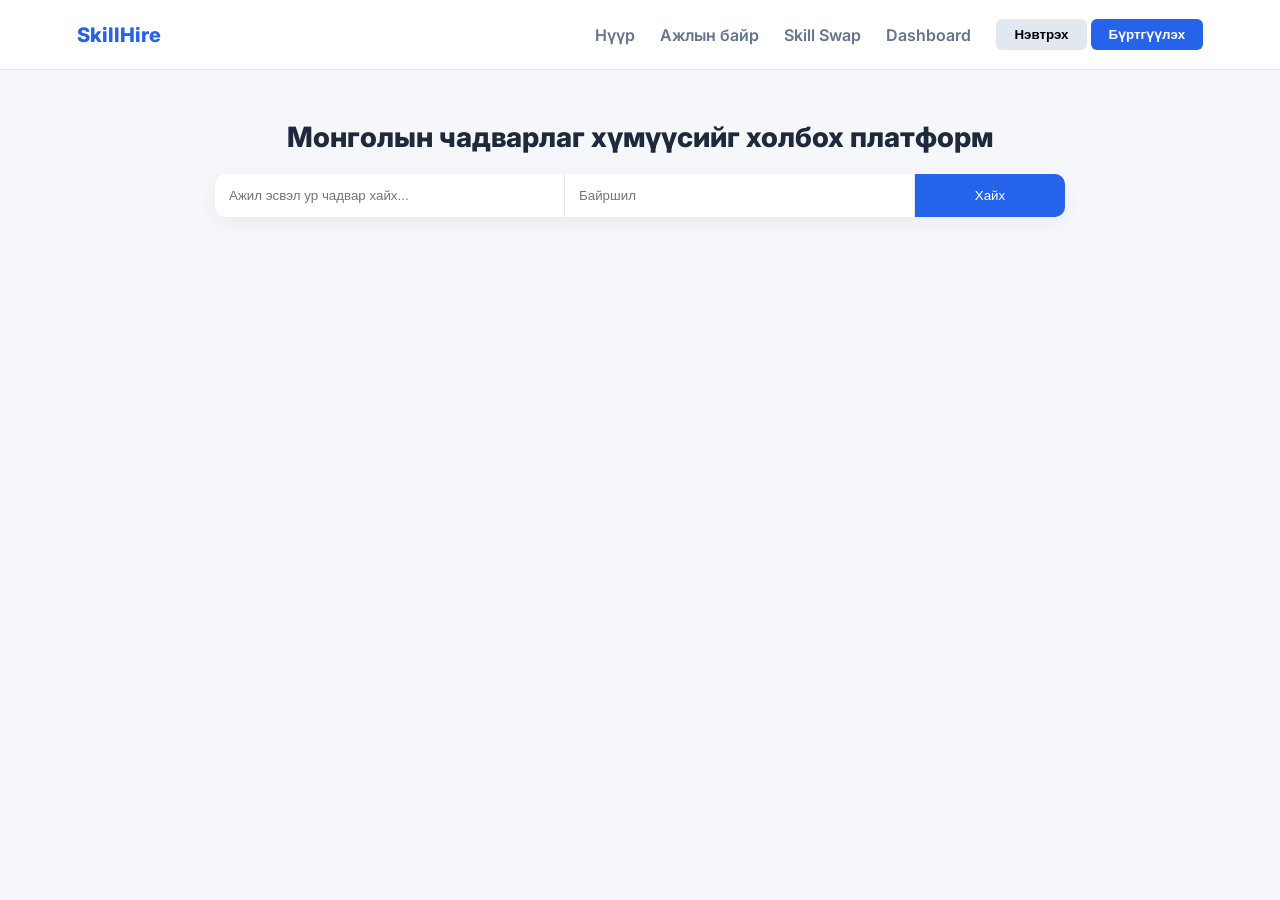
==== Client/public/index.html @ 6ca33816 "Initial commist" ====
<!DOCTYPE html>
<html lang="mn">
<head>
<meta charset="UTF-8">
<meta name="viewport" content="width=device-width, initial-scale=1.0">
<title>SkillHire – Mongolia Talent Platform</title>

<link href="https://fonts.googleapis.com/css2?family=Inter:wght@400;500;600;700;800&display=swap" rel="stylesheet">

<style>
:root{
--primary:#2563eb;
--primary-light:#eef2ff;
--bg:#f5f7fb;
--white:#ffffff;
--text:#1e293b;
--muted:#64748b;
--border:#e2e8f0;
}

*{box-sizing:border-box;margin:0;padding:0}
body{font-family:'Inter',sans-serif;background:var(--bg);color:var(--text)}

header{
background:var(--white);
height:70px;
display:flex;
justify-content:space-between;
align-items:center;
padding:0 6%;
border-bottom:1px solid var(--border);
position:sticky;top:0;z-index:100;
}

.logo{font-weight:800;color:var(--primary);font-size:20px;text-decoration:none}

nav{display:flex;gap:25px;align-items:center}

nav a{font-weight:600;color:var(--muted);cursor:pointer;text-decoration:none}
nav a:hover{color:var(--primary)}

.btn{
padding:8px 18px;
border-radius:6px;
border:none;
cursor:pointer;
font-weight:600;
}

.btn-primary{background:var(--primary);color:white}
.btn-outline{background:#e2e8f0}

.hero{
padding:50px 6%;
text-align:center;
}

.hero h1{
font-size:28px;
margin-bottom:20px;
font-weight:800;
}

.search-box{
max-width:850px;
margin:0 auto;
display:grid;
grid-template-columns:1fr 1fr 150px;
border-radius:10px;
overflow:hidden;
box-shadow:0 6px 20px rgba(0,0,0,.05);
}

.search-box input{
padding:14px;
border:none;
border-right:1px solid var(--border);
}

.search-box button{
background:var(--primary);
color:white;
border:none;
cursor:pointer;
}

.container{
max-width:1200px;
margin:40px auto;
padding:0 20px;
display:grid;
grid-template-columns:420px 1fr;
gap:30px;
}

.job-list{display:flex;flex-direction:column;gap:15px}

.job-card{
background:var(--white);
padding:20px;
border-radius:12px;
border:1px solid var(--border);
cursor:pointer;
transition:.2s;
}

.job-card:hover{transform:translateY(-3px);box-shadow:0 6px 15px rgba(0,0,0,.05)}

.job-card.active{
border:2px solid var(--primary);
background:var(--primary-light);
}

.badge{
font-size:12px;
font-weight:700;
padding:4px 10px;
border-radius:20px;
display:inline-block;
margin-bottom:8px;
}

.badge-paid{background:#dcfce7;color:#166534}
.badge-swap{background:#f3e8ff;color:#6b21a8}

.detail{
background:var(--white);
border-radius:16px;
padding:30px;
border:1px solid var(--border);
}

.detail h2{margin-bottom:10px}
.detail p{margin-bottom:10px;color:var(--muted)}

.detail-actions{margin-top:20px;display:flex;gap:15px}

.section{display:none}
.section.active{display:block}

/* DASHBOARD */
.dashboard-box{
background:var(--white);
padding:30px;
border-radius:16px;
border:1px solid var(--border);
}

/* MODAL */
.modal{
position:fixed;
inset:0;
background:rgba(0,0,0,.5);
display:none;
justify-content:center;
align-items:center;
}

.modal-content{
background:white;
width:360px;
padding:30px;
border-radius:12px;
}

.modal-content h3{margin-bottom:15px}
.modal-content input{
width:100%;
padding:10px;
margin-bottom:12px;
border:1px solid var(--border);
border-radius:6px;
}

.switch{
text-align:center;
font-size:13px;
margin-top:10px;
cursor:pointer;
color:var(--primary);
}

@media(max-width:900px){
.container{grid-template-columns:1fr}
}
</style>
</head>
<body>

<header>
<a class="logo">SkillHire</a>
<nav id="navArea">
<a onclick="showSection('home')">Нүүр</a>
<a onclick="showSection('jobs')">Ажлын байр</a>
<a onclick="showSection('swap')">Skill Swap</a>
<a onclick="showDashboard()">Dashboard</a>
<span id="authButtons">
<button class="btn btn-outline" onclick="openModal('login')">Нэвтрэх</button>
<button class="btn btn-primary" onclick="openModal('register')">Бүртгүүлэх</button>
</span>
</nav>
</header>

<!-- HOME -->
<section id="home" class="section active">
<div class="hero">
<h1>Монголын чадварлаг хүмүүсийг холбох платформ</h1>
<div class="search-box">
<input placeholder="Ажил эсвэл ур чадвар хайх...">
<input placeholder="Байршил">
<button>Хайх</button>
</div>
</div>
</section>

<!-- JOBS -->
<section id="jobs" class="section">
<div class="container">
<div class="job-list" id="jobList"></div>
<div class="detail" id="jobDetail"></div>
</div>
</section>

<!-- SWAP -->
<section id="swap" class="section">
<div style="padding:50px 6%">
<h2>Skill Swap зарууд</h2>
<p style="color:var(--muted);margin-top:10px">Ур чадвараа солилцож хамтдаа хөгжицгөөе.</p>
</div>
</section>

<!-- DASHBOARD -->
<section id="dashboard" class="section">
<div style="padding:50px 6%">
<div class="dashboard-box">
<h2>Миний Dashboard</h2>
<p id="userInfo"></p>
</div>
</div>
</section>

<!-- MODAL -->
<div class="modal" id="authModal">
<div class="modal-content">
<h3 id="modalTitle">Нэвтрэх</h3>
<input type="text" id="nameField" placeholder="Нэр" style="display:none;">
<input type="email" id="emailField" placeholder="Имэйл">
<input type="password" id="passField" placeholder="Нууц үг">
<button class="btn btn-primary" style="width:100%" onclick="submitAuth()">Илгээх</button>
<div class="switch" onclick="switchMode()">Бүртгүүлэх үү?</div>
</div>
</div>

<script>
const jobs=[
{type:"paid",title:"Senior Backend Developer",company:"Unitel Group",desc:"Cloud систем дээр ажиллах туршлагатай backend developer хайж байна."},
{type:"swap",title:"Япон хэл ↔ Motion Design",company:"Хувь хүн",desc:"After Effects заалгаж Япон хэл заана."}
];

const jobList=document.getElementById("jobList");
const jobDetail=document.getElementById("jobDetail");

jobs.forEach((job,i)=>{
const div=document.createElement("div");
div.className="job-card"+(i===0?" active":"");
div.innerHTML=`
<span class="badge ${job.type==="paid"?"badge-paid":"badge-swap"}">${job.type==="paid"?"Цалинтай":"Skill Swap"}</span>
<div><strong>${job.title}</strong></div>
<div style="color:var(--primary);font-size:14px">${job.company}</div>
`;
div.onclick=()=>selectJob(i);
jobList.appendChild(div);
});

function selectJob(i){
document.querySelectorAll(".job-card").forEach(c=>c.classList.remove("active"));
jobList.children[i].classList.add("active");
jobDetail.innerHTML=`
<h2>${jobs[i].title}</h2>
<p><strong>Байгууллага:</strong> ${jobs[i].company}</p>
<p>${jobs[i].desc}</p>
<div class="detail-actions">
<button class="btn btn-primary">Apply</button>
<button class="btn btn-outline">Хадгалах</button>
</div>
`;
}
selectJob(0);

function showSection(id){
document.querySelectorAll(".section").forEach(s=>s.classList.remove("active"));
document.getElementById(id).classList.add("active");
}

let currentUser=null;

function showDashboard(){
if(!currentUser){alert("Эхлээд нэвтэрнэ үү");return;}
showSection("dashboard");
document.getElementById("userInfo").innerText="Тавтай морил, "+currentUser;
}

let mode="login";
function openModal(type){
mode=type;
document.getElementById("authModal").style.display="flex";
updateModal();
}

function switchMode(){
mode=mode==="login"?"register":"login";
updateModal();
}

function updateModal(){
document.getElementById("modalTitle").innerText=mode==="login"?"Нэвтрэх":"Бүртгүүлэх";
document.getElementById("nameField").style.display=mode==="register"?"block":"none";
document.querySelector(".switch").innerText=mode==="login"?"Бүртгүүлэх үү?":"Нэвтрэх үү?";
}

function submitAuth(){
const name=document.getElementById("nameField").value;
const email=document.getElementById("emailField").value;

if(mode==="register"){
currentUser=name||email;
}else{
currentUser=email;
}

document.getElementById("authButtons").innerHTML=`<span style="font-weight:600;color:var(--primary)">${currentUser}</span>`;
document.getElementById("authModal").style.display="none";
alert("Амжилттай!");
}

window.onclick=function(e){
if(e.target.classList.contains("modal")){
e.target.style.display="none";
}
}
</script>

</body>
</html>
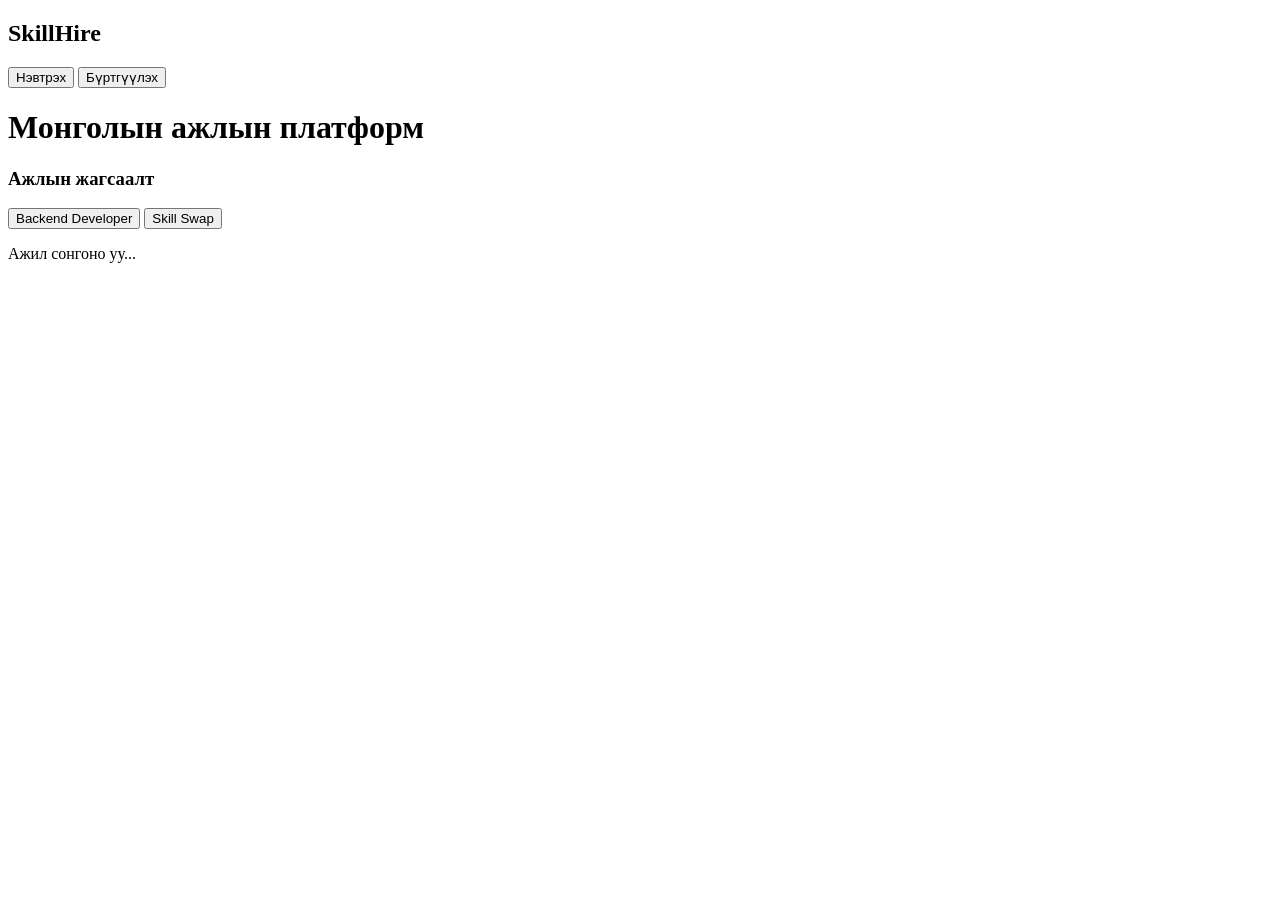
==== commit 87cbd501: "Za yg" ====
--- a/Client/public/index.html
+++ b/Client/public/index.html
@@ -1,344 +1,39 @@
 <!DOCTYPE html>
 <html lang="mn">
 <head>
-<meta charset="UTF-8">
-<meta name="viewport" content="width=device-width, initial-scale=1.0">
-<title>SkillHire – Mongolia Talent Platform</title>
-
-<link href="https://fonts.googleapis.com/css2?family=Inter:wght@400;500;600;700;800&display=swap" rel="stylesheet">
-
-<style>
-:root{
---primary:#2563eb;
---primary-light:#eef2ff;
---bg:#f5f7fb;
---white:#ffffff;
---text:#1e293b;
---muted:#64748b;
---border:#e2e8f0;
-}
-
-*{box-sizing:border-box;margin:0;padding:0}
-body{font-family:'Inter',sans-serif;background:var(--bg);color:var(--text)}
-
-header{
-background:var(--white);
-height:70px;
-display:flex;
-justify-content:space-between;
-align-items:center;
-padding:0 6%;
-border-bottom:1px solid var(--border);
-position:sticky;top:0;z-index:100;
-}
-
-.logo{font-weight:800;color:var(--primary);font-size:20px;text-decoration:none}
-
-nav{display:flex;gap:25px;align-items:center}
-
-nav a{font-weight:600;color:var(--muted);cursor:pointer;text-decoration:none}
-nav a:hover{color:var(--primary)}
-
-.btn{
-padding:8px 18px;
-border-radius:6px;
-border:none;
-cursor:pointer;
-font-weight:600;
-}
-
-.btn-primary{background:var(--primary);color:white}
-.btn-outline{background:#e2e8f0}
-
-.hero{
-padding:50px 6%;
-text-align:center;
-}
-
-.hero h1{
-font-size:28px;
-margin-bottom:20px;
-font-weight:800;
-}
-
-.search-box{
-max-width:850px;
-margin:0 auto;
-display:grid;
-grid-template-columns:1fr 1fr 150px;
-border-radius:10px;
-overflow:hidden;
-box-shadow:0 6px 20px rgba(0,0,0,.05);
-}
-
-.search-box input{
-padding:14px;
-border:none;
-border-right:1px solid var(--border);
-}
-
-.search-box button{
-background:var(--primary);
-color:white;
-border:none;
-cursor:pointer;
-}
-
-.container{
-max-width:1200px;
-margin:40px auto;
-padding:0 20px;
-display:grid;
-grid-template-columns:420px 1fr;
-gap:30px;
-}
-
-.job-list{display:flex;flex-direction:column;gap:15px}
-
-.job-card{
-background:var(--white);
-padding:20px;
-border-radius:12px;
-border:1px solid var(--border);
-cursor:pointer;
-transition:.2s;
-}
-
-.job-card:hover{transform:translateY(-3px);box-shadow:0 6px 15px rgba(0,0,0,.05)}
-
-.job-card.active{
-border:2px solid var(--primary);
-background:var(--primary-light);
-}
-
-.badge{
-font-size:12px;
-font-weight:700;
-padding:4px 10px;
-border-radius:20px;
-display:inline-block;
-margin-bottom:8px;
-}
-
-.badge-paid{background:#dcfce7;color:#166534}
-.badge-swap{background:#f3e8ff;color:#6b21a8}
-
-.detail{
-background:var(--white);
-border-radius:16px;
-padding:30px;
-border:1px solid var(--border);
-}
-
-.detail h2{margin-bottom:10px}
-.detail p{margin-bottom:10px;color:var(--muted)}
-
-.detail-actions{margin-top:20px;display:flex;gap:15px}
-
-.section{display:none}
-.section.active{display:block}
-
-/* DASHBOARD */
-.dashboard-box{
-background:var(--white);
-padding:30px;
-border-radius:16px;
-border:1px solid var(--border);
-}
-
-/* MODAL */
-.modal{
-position:fixed;
-inset:0;
-background:rgba(0,0,0,.5);
-display:none;
-justify-content:center;
-align-items:center;
-}
-
-.modal-content{
-background:white;
-width:360px;
-padding:30px;
-border-radius:12px;
-}
-
-.modal-content h3{margin-bottom:15px}
-.modal-content input{
-width:100%;
-padding:10px;
-margin-bottom:12px;
-border:1px solid var(--border);
-border-radius:6px;
-}
-
-.switch{
-text-align:center;
-font-size:13px;
-margin-top:10px;
-cursor:pointer;
-color:var(--primary);
-}
-
-@media(max-width:900px){
-.container{grid-template-columns:1fr}
-}
-</style>
+    <meta charset="UTF-8">
+    <title>SkillHire</title>
+    <link rel="stylesheet" href="style.css">
 </head>
 <body>
 
-<header>
-<a class="logo">SkillHire</a>
-<nav id="navArea">
-<a onclick="showSection('home')">Нүүр</a>
-<a onclick="showSection('jobs')">Ажлын байр</a>
-<a onclick="showSection('swap')">Skill Swap</a>
-<a onclick="showDashboard()">Dashboard</a>
-<span id="authButtons">
-<button class="btn btn-outline" onclick="openModal('login')">Нэвтрэх</button>
-<button class="btn btn-primary" onclick="openModal('register')">Бүртгүүлэх</button>
-</span>
-</nav>
-</header>
+    <header>
+        <h2>SkillHire</h2>
+        <button onclick="openLogin()">Нэвтрэх</button>
+        <button onclick="openRegister()">Бүртгүүлэх</button>
+    </header>
 
-<!-- HOME -->
-<section id="home" class="section active">
-<div class="hero">
-<h1>Монголын чадварлаг хүмүүсийг холбох платформ</h1>
-<div class="search-box">
-<input placeholder="Ажил эсвэл ур чадвар хайх...">
-<input placeholder="Байршил">
-<button>Хайх</button>
-</div>
-</div>
-</section>
+    <h1>Монголын ажлын платформ</h1>
 
-<!-- JOBS -->
-<section id="jobs" class="section">
-<div class="container">
-<div class="job-list" id="jobList"></div>
-<div class="detail" id="jobDetail"></div>
-</div>
-</section>
+    <div id="jobs">
+        <h3>Ажлын жагсаалт</h3>
+        <button onclick="showJob1()">Backend Developer</button>
+        <button onclick="showJob2()">Skill Swap</button>
+    </div>
 
-<!-- SWAP -->
-<section id="swap" class="section">
-<div style="padding:50px 6%">
-<h2>Skill Swap зарууд</h2>
-<p style="color:var(--muted);margin-top:10px">Ур чадвараа солилцож хамтдаа хөгжицгөөе.</p>
-</div>
-</section>
+    <div id="jobDetail">
+        <p>Ажил сонгоно уу...</p>
+    </div>
 
-<!-- DASHBOARD -->
-<section id="dashboard" class="section">
-<div style="padding:50px 6%">
-<div class="dashboard-box">
-<h2>Миний Dashboard</h2>
-<p id="userInfo"></p>
-</div>
-</div>
-</section>
+    <!-- Login/Register хэсэг -->
+    <div id="authBox" style="display:none;">
+        <h3 id="authTitle">Нэвтрэх</h3>
+        <input type="text" id="name" placeholder="Нэр">
+        <input type="email" id="email" placeholder="Имэйл">
+        <input type="password" id="password" placeholder="Нууц үг">
+        <button onclick="submitForm()">Илгээх</button>
+    </div>
 
-<!-- MODAL -->
-<div class="modal" id="authModal">
-<div class="modal-content">
-<h3 id="modalTitle">Нэвтрэх</h3>
-<input type="text" id="nameField" placeholder="Нэр" style="display:none;">
-<input type="email" id="emailField" placeholder="Имэйл">
-<input type="password" id="passField" placeholder="Нууц үг">
-<button class="btn btn-primary" style="width:100%" onclick="submitAuth()">Илгээх</button>
-<div class="switch" onclick="switchMode()">Бүртгүүлэх үү?</div>
-</div>
-</div>
-
-<script>
-const jobs=[
-{type:"paid",title:"Senior Backend Developer",company:"Unitel Group",desc:"Cloud систем дээр ажиллах туршлагатай backend developer хайж байна."},
-{type:"swap",title:"Япон хэл ↔ Motion Design",company:"Хувь хүн",desc:"After Effects заалгаж Япон хэл заана."}
-];
-
-const jobList=document.getElementById("jobList");
-const jobDetail=document.getElementById("jobDetail");
-
-jobs.forEach((job,i)=>{
-const div=document.createElement("div");
-div.className="job-card"+(i===0?" active":"");
-div.innerHTML=`
-<span class="badge ${job.type==="paid"?"badge-paid":"badge-swap"}">${job.type==="paid"?"Цалинтай":"Skill Swap"}</span>
-<div><strong>${job.title}</strong></div>
-<div style="color:var(--primary);font-size:14px">${job.company}</div>
-`;
-div.onclick=()=>selectJob(i);
-jobList.appendChild(div);
-});
-
-function selectJob(i){
-document.querySelectorAll(".job-card").forEach(c=>c.classList.remove("active"));
-jobList.children[i].classList.add("active");
-jobDetail.innerHTML=`
-<h2>${jobs[i].title}</h2>
-<p><strong>Байгууллага:</strong> ${jobs[i].company}</p>
-<p>${jobs[i].desc}</p>
-<div class="detail-actions">
-<button class="btn btn-primary">Apply</button>
-<button class="btn btn-outline">Хадгалах</button>
-</div>
-`;
-}
-selectJob(0);
-
-function showSection(id){
-document.querySelectorAll(".section").forEach(s=>s.classList.remove("active"));
-document.getElementById(id).classList.add("active");
-}
-
-let currentUser=null;
-
-function showDashboard(){
-if(!currentUser){alert("Эхлээд нэвтэрнэ үү");return;}
-showSection("dashboard");
-document.getElementById("userInfo").innerText="Тавтай морил, "+currentUser;
-}
-
-let mode="login";
-function openModal(type){
-mode=type;
-document.getElementById("authModal").style.display="flex";
-updateModal();
-}
-
-function switchMode(){
-mode=mode==="login"?"register":"login";
-updateModal();
-}
-
-function updateModal(){
-document.getElementById("modalTitle").innerText=mode==="login"?"Нэвтрэх":"Бүртгүүлэх";
-document.getElementById("nameField").style.display=mode==="register"?"block":"none";
-document.querySelector(".switch").innerText=mode==="login"?"Бүртгүүлэх үү?":"Нэвтрэх үү?";
-}
-
-function submitAuth(){
-const name=document.getElementById("nameField").value;
-const email=document.getElementById("emailField").value;
-
-if(mode==="register"){
-currentUser=name||email;
-}else{
-currentUser=email;
-}
-
-document.getElementById("authButtons").innerHTML=`<span style="font-weight:600;color:var(--primary)">${currentUser}</span>`;
-document.getElementById("authModal").style.display="none";
-alert("Амжилттай!");
-}
-
-window.onclick=function(e){
-if(e.target.classList.contains("modal")){
-e.target.style.display="none";
-}
-}
-</script>
-
+    <script src="script.js"></script>
 </body>
 </html>
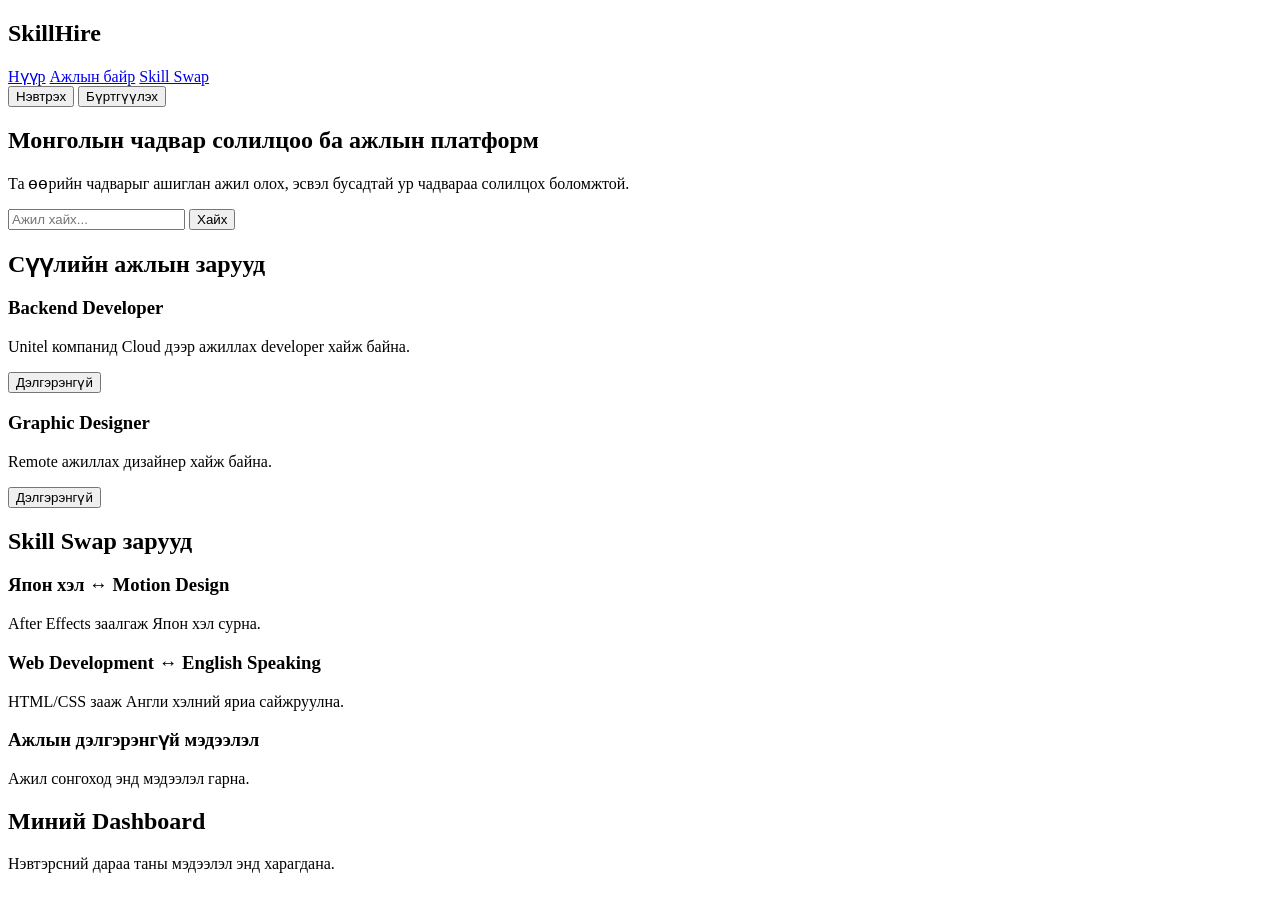
==== commit ae22ceb2: "Update index.html with new title and sections" ====
--- a/Client/public/index.html
+++ b/Client/public/index.html
@@ -2,38 +2,109 @@
 <html lang="mn">
 <head>
     <meta charset="UTF-8">
-    <title>SkillHire</title>
+    <title>SkillHire - Mongolia Talent Platform</title>
     <link rel="stylesheet" href="style.css">
 </head>
 <body>
 
+    <!-- HEADER -->
     <header>
-        <h2>SkillHire</h2>
-        <button onclick="openLogin()">Нэвтрэх</button>
-        <button onclick="openRegister()">Бүртгүүлэх</button>
+        <div>
+            <h2>SkillHire</h2>
+        </div>
+
+        <nav>
+            <a href="#">Нүүр</a>
+            <a href="#">Ажлын байр</a>
+            <a href="#">Skill Swap</a>
+        </nav>
+
+        <div>
+            <button onclick="openLogin()">Нэвтрэх</button>
+            <button onclick="openRegister()">Бүртгүүлэх</button>
+        </div>
     </header>
 
-    <h1>Монголын ажлын платформ</h1>
 
-    <div id="jobs">
-        <h3>Ажлын жагсаалт</h3>
-        <button onclick="showJob1()">Backend Developer</button>
-        <button onclick="showJob2()">Skill Swap</button>
-    </div>
+    <!-- HERO SECTION -->
+    <section>
+        <h1>Монголын чадвар солилцоо ба ажлын платформ</h1>
+        <p>
+            Та өөрийн чадварыг ашиглан ажил олох,
+            эсвэл бусадтай ур чадвараа солилцох боломжтой.
+        </p>
 
-    <div id="jobDetail">
-        <p>Ажил сонгоно уу...</p>
-    </div>
+        <input type="text" placeholder="Ажил хайх...">
+        <button>Хайх</button>
+    </section>
 
-    <!-- Login/Register хэсэг -->
-    <div id="authBox" style="display:none;">
+
+    <!-- JOB LIST SECTION -->
+    <section>
+        <h2>Сүүлийн ажлын зарууд</h2>
+
+        <div>
+            <h3>Backend Developer</h3>
+            <p>Unitel компанид Cloud дээр ажиллах developer хайж байна.</p>
+            <button onclick="showJob1()">Дэлгэрэнгүй</button>
+        </div>
+
+        <div>
+            <h3>Graphic Designer</h3>
+            <p>Remote ажиллах дизайнер хайж байна.</p>
+            <button onclick="showJob2()">Дэлгэрэнгүй</button>
+        </div>
+    </section>
+
+
+    <!-- SKILL SWAP SECTION -->
+    <section>
+        <h2>Skill Swap зарууд</h2>
+
+        <div>
+            <h3>Япон хэл ↔ Motion Design</h3>
+            <p>After Effects заалгаж Япон хэл сурна.</p>
+        </div>
+
+        <div>
+            <h3>Web Development ↔ English Speaking</h3>
+            <p>HTML/CSS зааж Англи хэлний яриа сайжруулна.</p>
+        </div>
+    </section>
+
+
+    <!-- JOB DETAIL -->
+    <section id="jobDetail">
+        <h3>Ажлын дэлгэрэнгүй мэдээлэл</h3>
+        <p>Ажил сонгоход энд мэдээлэл гарна.</p>
+    </section>
+
+
+    <!-- DASHBOARD -->
+    <section id="dashboard">
+        <h2>Миний Dashboard</h2>
+        <p>Нэвтэрсний дараа таны мэдээлэл энд харагдана.</p>
+    </section>
+
+
+    <!-- LOGIN / REGISTER FORM -->
+    <section id="authBox" style="display:none;">
         <h3 id="authTitle">Нэвтрэх</h3>
-        <input type="text" id="name" placeholder="Нэр">
-        <input type="email" id="email" placeholder="Имэйл">
-        <input type="password" id="password" placeholder="Нууц үг">
+
+        <label>Нэр:</label>
+        <input type="text" id="name">
+
+        <label>Имэйл:</label>
+        <input type="email" id="email">
+
+        <label>Нууц үг:</label>
+        <input type="password" id="password">
+
         <button onclick="submitForm()">Илгээх</button>
-    </div>
+    </section>
+
 
     <script src="script.js"></script>
+
 </body>
-</html>+</html>
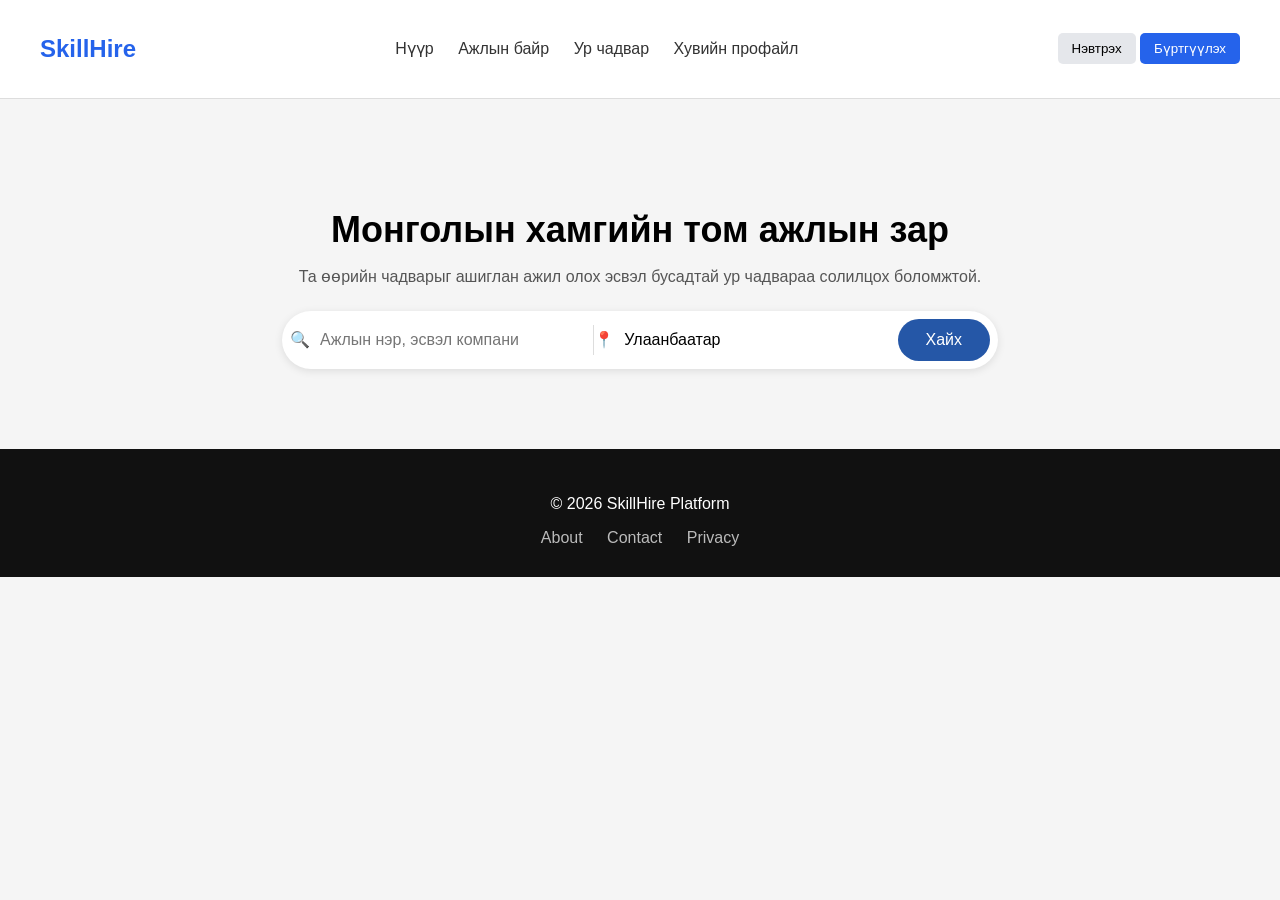
==== commit be68cc12: "1r daalgavriin hureend" ====
--- a/Client/public/index.html
+++ b/Client/public/index.html
@@ -2,109 +2,76 @@
 <html lang="mn">
 <head>
     <meta charset="UTF-8">
-    <title>SkillHire - Mongolia Talent Platform</title>
+    <title>SkillHire</title>
     <link rel="stylesheet" href="style.css">
 </head>
 <body>
 
-    <!-- HEADER -->
-    <header>
-        <div>
-            <h2>SkillHire</h2>
-        </div>
+<!-- HEADER -->
+<header class="header">
 
-        <nav>
-            <a href="#">Нүүр</a>
-            <a href="#">Ажлын байр</a>
-            <a href="#">Skill Swap</a>
-        </nav>
+    <div class="logo">
+        <h2>SkillHire</h2>
+    </div>
 
-        <div>
-            <button onclick="openLogin()">Нэвтрэх</button>
-            <button onclick="openRegister()">Бүртгүүлэх</button>
-        </div>
-    </header>
+    <nav class="navbar">
+        <a href="#">Нүүр</a>
+        <a href="#">Ажлын байр</a>
+        <a href="#">Ур чадвар</a>
+        <a href="#">Хувийн профайл</a>
+    </nav>
+
+    <div class="header-buttons">
+        <button class="login-btn">Нэвтрэх</button>
+        <button class="register-btn">Бүртгүүлэх</button>
+    </div>
+
+</header>
 
 
-    <!-- HERO SECTION -->
-    <section>
-        <h1>Монголын чадвар солилцоо ба ажлын платформ</h1>
-        <p>
-            Та өөрийн чадварыг ашиглан ажил олох,
-            эсвэл бусадтай ур чадвараа солилцох боломжтой.
-        </p>
+<!-- HERO SECTION -->
+<section class="hero">
 
-        <input type="text" placeholder="Ажил хайх...">
-        <button>Хайх</button>
-    </section>
+    <h1>Монголын хамгийн том ажлын зар</h1>
+
+    <p>
+        Та өөрийн чадварыг ашиглан ажил олох
+        эсвэл бусадтай ур чадвараа солилцох боломжтой.
+    </p>
+
+  <div class="search-box">
+
+    <div class="search-input">
+        🔍
+        <input type="text" placeholder="Ажлын нэр, эсвэл компани">
+    </div>
+
+    <div class="divider"></div>
+
+    <div class="search-input">
+        📍
+        <input type="text" placeholder="Хот, аймаг" value="Улаанбаатар">
+    </div>
+
+    <button class="search-btn">Хайх</button>
+
+</div>
+
+</section>
 
 
-    <!-- JOB LIST SECTION -->
-    <section>
-        <h2>Сүүлийн ажлын зарууд</h2>
+<!-- FOOTER -->
+<footer class="footer">
 
-        <div>
-            <h3>Backend Developer</h3>
-            <p>Unitel компанид Cloud дээр ажиллах developer хайж байна.</p>
-            <button onclick="showJob1()">Дэлгэрэнгүй</button>
-        </div>
+    <p>© 2026 SkillHire Platform</p>
 
-        <div>
-            <h3>Graphic Designer</h3>
-            <p>Remote ажиллах дизайнер хайж байна.</p>
-            <button onclick="showJob2()">Дэлгэрэнгүй</button>
-        </div>
-    </section>
+    <div class="footer-links">
+        <a href="#">About</a>
+        <a href="#">Contact</a>
+        <a href="#">Privacy</a>
+    </div>
 
-
-    <!-- SKILL SWAP SECTION -->
-    <section>
-        <h2>Skill Swap зарууд</h2>
-
-        <div>
-            <h3>Япон хэл ↔ Motion Design</h3>
-            <p>After Effects заалгаж Япон хэл сурна.</p>
-        </div>
-
-        <div>
-            <h3>Web Development ↔ English Speaking</h3>
-            <p>HTML/CSS зааж Англи хэлний яриа сайжруулна.</p>
-        </div>
-    </section>
-
-
-    <!-- JOB DETAIL -->
-    <section id="jobDetail">
-        <h3>Ажлын дэлгэрэнгүй мэдээлэл</h3>
-        <p>Ажил сонгоход энд мэдээлэл гарна.</p>
-    </section>
-
-
-    <!-- DASHBOARD -->
-    <section id="dashboard">
-        <h2>Миний Dashboard</h2>
-        <p>Нэвтэрсний дараа таны мэдээлэл энд харагдана.</p>
-    </section>
-
-
-    <!-- LOGIN / REGISTER FORM -->
-    <section id="authBox" style="display:none;">
-        <h3 id="authTitle">Нэвтрэх</h3>
-
-        <label>Нэр:</label>
-        <input type="text" id="name">
-
-        <label>Имэйл:</label>
-        <input type="email" id="email">
-
-        <label>Нууц үг:</label>
-        <input type="password" id="password">
-
-        <button onclick="submitForm()">Илгээх</button>
-    </section>
-
-
-    <script src="script.js"></script>
+</footer>
 
 </body>
-</html>
+</html>
--- a/Client/public/style.css
+++ b/Client/public/style.css
@@ -0,0 +1,147 @@
+body{
+    margin:0;
+    font-family: Arial, sans-serif;
+    background-color:#f5f5f5;
+}
+
+
+.header{
+    display:flex;
+    justify-content:space-between;
+    align-items:center;
+    background-color:white;
+    padding:15px 40px;
+    border-bottom:1px solid #ddd;
+}
+
+.logo h2{
+    color:#2563eb;
+}
+
+.navbar a{
+    margin:0 10px;
+    text-decoration:none;
+    color:#333;
+}
+
+.navbar a:hover{
+    color:#2563eb;
+}
+
+
+
+button{
+    padding:8px 14px;
+    border:none;
+    border-radius:5px;
+    cursor:pointer;
+}
+
+.login-btn{
+    background-color:#e5e7eb;
+}
+
+.register-btn{
+    background-color:#2563eb;
+    color:white;
+}
+
+
+.hero{
+    text-align:center;
+    padding:80px 20px;
+}
+
+.hero h1{
+    font-size:36px;
+    margin-bottom:10px;
+}
+
+.hero p{
+    color:#555;
+    margin-bottom:25px;
+}
+
+.search-box{
+    display:flex;
+    align-items:center;
+    background:white;
+    border-radius:40px;
+    padding:8px;
+    width:700px;
+    margin:auto;
+    box-shadow:0 2px 8px rgba(0,0,0,0.1);
+}
+
+.search-input{
+    display:flex;
+    align-items:center;
+    gap:8px;
+    flex:1;
+}
+
+.search-input input{
+    border:none;
+    outline:none;
+    font-size:16px;
+    width:100%;
+}
+
+.divider{
+    width:1px;
+    height:30px;
+    background:#ddd;
+}
+
+.search-btn{
+    background:#2557a7;
+    color:white;
+    border:none;
+    padding:12px 28px;
+    border-radius:30px;
+    font-size:16px;
+    cursor:pointer;
+}
+
+.search-btn:hover{
+    background:#1e4fa0;
+}
+
+
+
+.footer{
+    background-color:#111;
+    color:white;
+    text-align:center;
+    padding:30px;
+}
+
+.footer-links a{
+    color:#bbb;
+    margin:0 10px;
+    text-decoration:none;
+}
+
+.footer-links a:hover{
+    color:white;
+}
+
+
+
+@media (max-width:768px){
+
+    .header{
+        flex-direction:column;
+        gap:10px;
+    }
+
+    .navbar{
+        display:flex;
+        gap:10px;
+    }
+
+    .hero h1{
+        font-size:28px;
+    }
+
+}
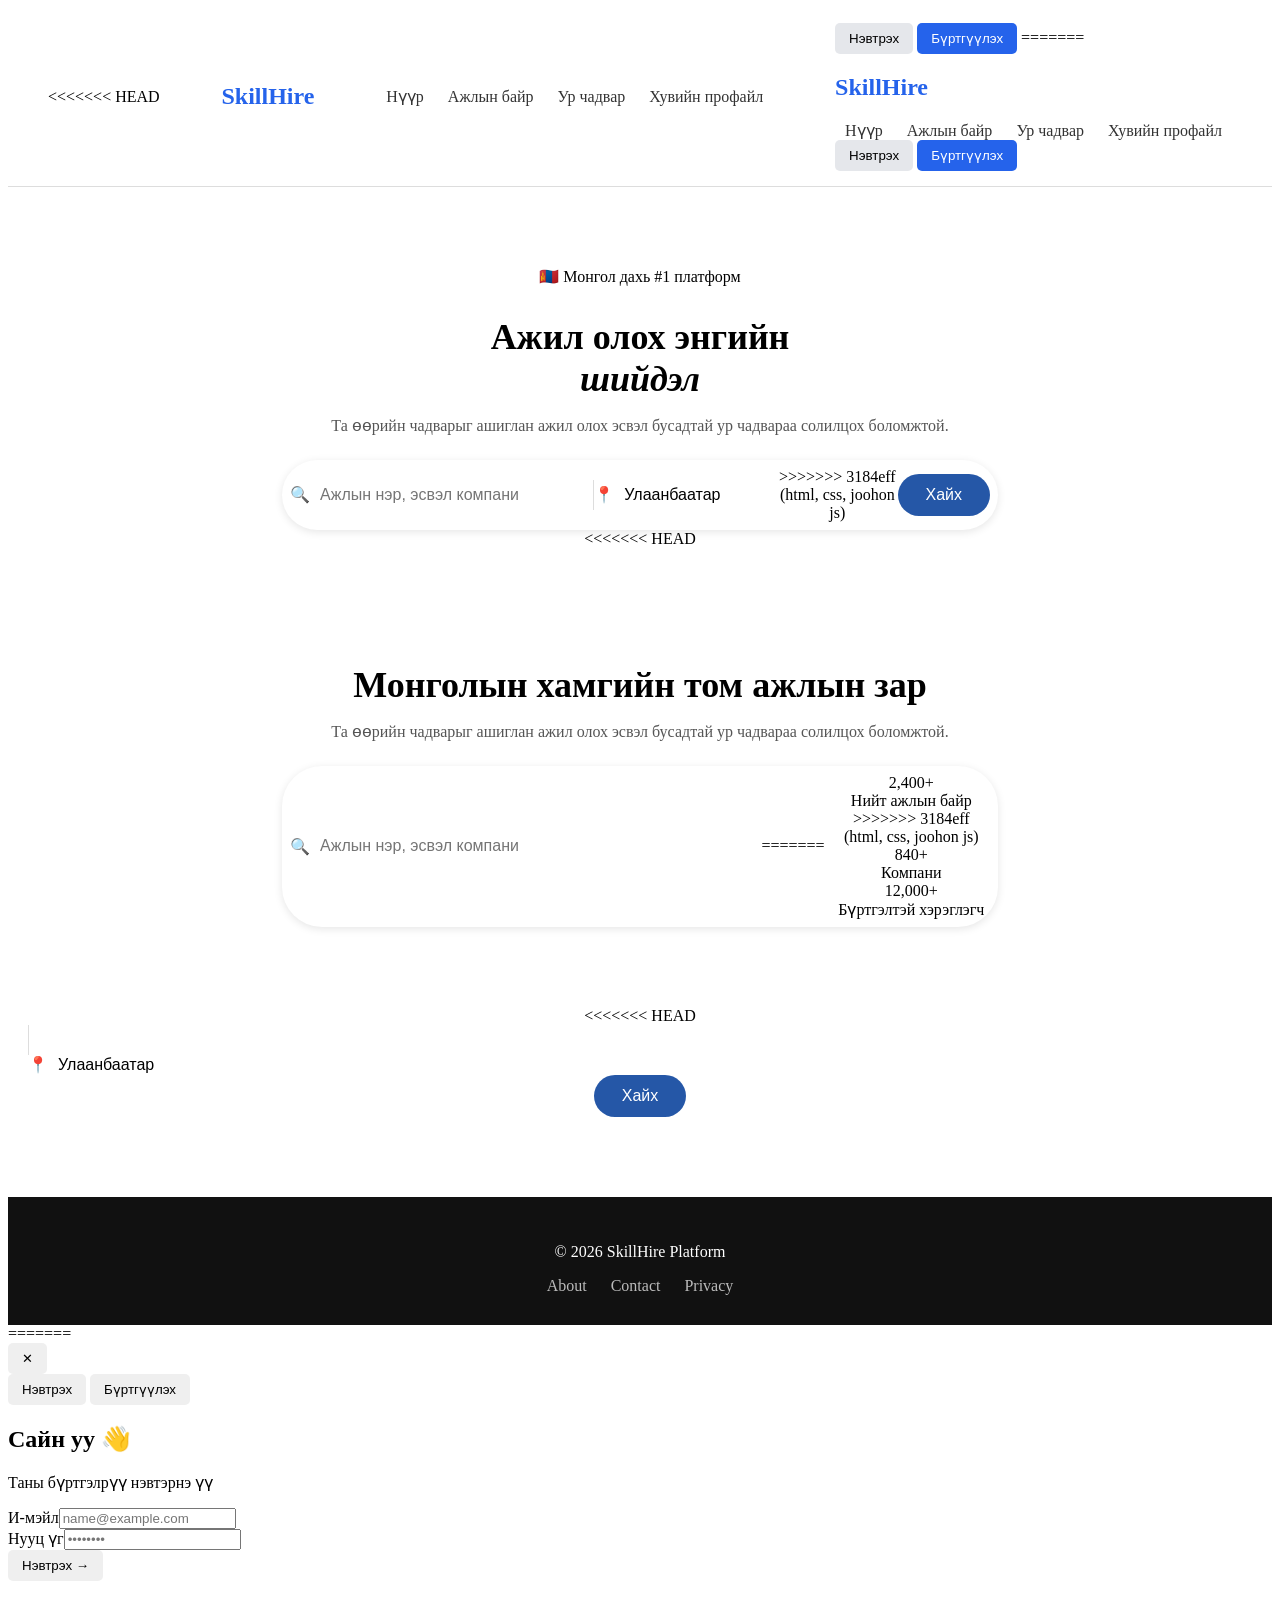
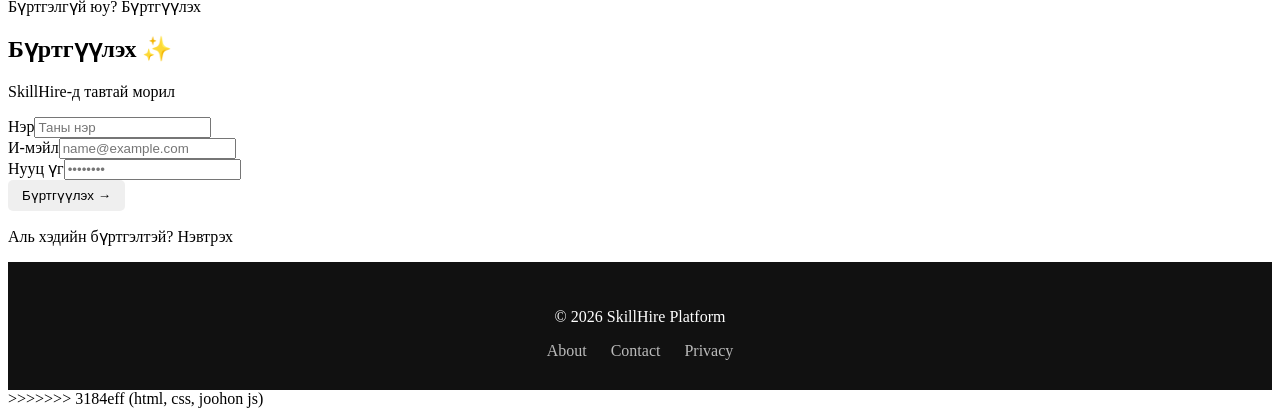
==== commit 36c29470: "shinee" ====
--- a/Client/public/index.html
+++ b/Client/public/index.html
@@ -1,14 +1,16 @@
 <!DOCTYPE html>
 <html lang="mn">
 <head>
-    <meta charset="UTF-8">
-    <title>SkillHire</title>
-    <link rel="stylesheet" href="style.css">
+  <meta charset="UTF-8">
+  <meta name="viewport" content="width=device-width, initial-scale=1.0">
+  <title>SkillHire – Нүүр</title>
+  <link rel="stylesheet" href="style.css">
 </head>
 <body>
 
 <!-- HEADER -->
 <header class="header">
+<<<<<<< HEAD
 
     <div class="logo">
         <h2>SkillHire</h2>
@@ -24,8 +26,43 @@
     <div class="header-buttons">
         <button class="login-btn">Нэвтрэх</button>
         <button class="register-btn">Бүртгүүлэх</button>
+=======
+  <div class="logo"><h2>Skill<span>Hire</span></h2></div>
+  <nav class="navbar">
+    <a href="index.html">Нүүр</a>
+    <a href="jobs.html">Ажлын байр</a>
+    <a href="skills.html">Ур чадвар</a>
+    <a href="profile.html">Хувийн профайл</a>
+  </nav>
+  <div class="header-buttons">
+    <button class="login-btn">Нэвтрэх</button>
+    <button class="register-btn">Бүртгүүлэх</button>
+  </div>
+</header>
+
+<!-- HERO -->
+<section class="hero">
+  <div class="hero-badge">🇲🇳 Монгол дахь #1 платформ</div>
+
+  <h1>Ажил олох энгийн<br><em>шийдэл</em></h1>
+
+  <p>Та өөрийн чадварыг ашиглан ажил олох эсвэл бусадтай ур чадвараа солилцох боломжтой.</p>
+
+  <div class="search-box">
+    <div class="search-input">
+      🔍
+      <input type="text" placeholder="Ажлын нэр, эсвэл компани">
     </div>
+    <div class="divider"></div>
+    <div class="search-input">
+      📍
+      <input type="text" placeholder="Хот, аймаг" value="Улаанбаатар">
+>>>>>>> 3184eff (html, css, joohon js)
+    </div>
+    <button class="search-btn">Хайх</button>
+  </div>
 
+<<<<<<< HEAD
 </header>
 
 
@@ -44,8 +81,25 @@
     <div class="search-input">
         🔍
         <input type="text" placeholder="Ажлын нэр, эсвэл компани">
+=======
+  <div class="hero-stats">
+    <div class="stat">
+      <div class="stat-num">2,400+</div>
+      <div class="stat-label">Нийт ажлын байр</div>
+>>>>>>> 3184eff (html, css, joohon js)
     </div>
+    <div class="stat">
+      <div class="stat-num">840+</div>
+      <div class="stat-label">Компани</div>
+    </div>
+    <div class="stat">
+      <div class="stat-num">12,000+</div>
+      <div class="stat-label">Бүртгэлтэй хэрэглэгч</div>
+    </div>
+  </div>
+</section>
 
+<<<<<<< HEAD
     <div class="divider"></div>
 
     <div class="search-input">
@@ -73,5 +127,46 @@
 
 </footer>
 
+=======
+<!-- MODAL -->
+<div class="modal-overlay" id="modalOverlay">
+  <div class="modal">
+    <button class="modal-close" id="modalClose">✕</button>
+    <div class="modal-tabs">
+      <button class="modal-tab active" data-tab="login">Нэвтрэх</button>
+      <button class="modal-tab" data-tab="register">Бүртгүүлэх</button>
+    </div>
+    <div class="tab-panel active" id="loginPanel">
+      <h2>Сайн уу 👋</h2>
+      <p class="modal-sub">Таны бүртгэлрүү нэвтэрнэ үү</p>
+      <div class="form-group"><label>И-мэйл</label><input type="email" placeholder="name@example.com"></div>
+      <div class="form-group"><label>Нууц үг</label><input type="password" placeholder="••••••••"></div>
+      <button class="modal-btn">Нэвтрэх →</button>
+      <p class="modal-footer-text">Бүртгэлгүй юу? <a data-open-tab="register">Бүртгүүлэх</a></p>
+    </div>
+    <div class="tab-panel" id="registerPanel">
+      <h2>Бүртгүүлэх ✨</h2>
+      <p class="modal-sub">SkillHire-д тавтай морил</p>
+      <div class="form-group"><label>Нэр</label><input type="text" placeholder="Таны нэр"></div>
+      <div class="form-group"><label>И-мэйл</label><input type="email" placeholder="name@example.com"></div>
+      <div class="form-group"><label>Нууц үг</label><input type="password" placeholder="••••••••"></div>
+      <button class="modal-btn">Бүртгүүлэх →</button>
+      <p class="modal-footer-text">Аль хэдийн бүртгэлтэй? <a data-open-tab="login">Нэвтрэх</a></p>
+    </div>
+  </div>
+</div>
+
+<!-- FOOTER -->
+<footer class="footer">
+  <p>© 2026 SkillHire Platform</p>
+  <div class="footer-links">
+    <a href="#">About</a>
+    <a href="#">Contact</a>
+    <a href="#">Privacy</a>
+  </div>
+</footer>
+
+<script src="main.js"></script>
+>>>>>>> 3184eff (html, css, joohon js)
 </body>
 </html>
--- a/Client/public/style.css
+++ b/Client/public/style.css
@@ -1,3 +1,4 @@
+<<<<<<< HEAD
 body{
     margin:0;
     font-family: Arial, sans-serif;
@@ -144,4 +145,693 @@
         font-size:28px;
     }
 
+=======
+@import url('https://fonts.googleapis.com/css2?family=Sora:wght@300;400;500;600;700;800&family=DM+Sans:ital,wght@0,300;0,400;0,500;1,300&display=swap');
+
+*, *::before, *::after { box-sizing: border-box; margin: 0; padding: 0; }
+
+:root {
+  --ink: #0f0f14;
+  --ink-soft: #3a3a4a;
+  --ink-mute: #7a7a8c;
+  --surface: #f7f6f3;
+  --white: #ffffff;
+  --accent: #e8420a;
+  --accent-warm: #ff6b3d;
+  --accent-pale: #fff1ec;
+  --gold: #f5a623;
+  --border: #e2e0db;
+  --shadow-sm: 0 1px 4px rgba(0,0,0,0.07);
+  --shadow-md: 0 4px 20px rgba(0,0,0,0.10);
+  --shadow-lg: 0 12px 48px rgba(0,0,0,0.14);
+  --radius: 12px;
+  --radius-lg: 20px;
+  --font-head: 'Sora', sans-serif;
+  --font-body: 'DM Sans', sans-serif;
+}
+
+html { scroll-behavior: smooth; }
+
+body {
+  font-family: var(--font-body);
+  background: var(--surface);
+  color: var(--ink);
+  min-height: 100vh;
+  display: flex;
+  flex-direction: column;
+}
+
+/* ─── HEADER ─── */
+.header {
+  position: sticky;
+  top: 0;
+  z-index: 100;
+  background: rgba(247,246,243,0.92);
+  backdrop-filter: blur(12px);
+  border-bottom: 1px solid var(--border);
+  display: flex;
+  align-items: center;
+  justify-content: space-between;
+  padding: 0 2.5rem;
+  height: 64px;
+  gap: 2rem;
+}
+
+.logo h2 {
+  font-family: var(--font-head);
+  font-size: 1.45rem;
+  font-weight: 800;
+  letter-spacing: -0.04em;
+  color: var(--ink);
+}
+.logo h2 span { color: var(--accent); }
+
+.navbar { display: flex; align-items: center; gap: 0.25rem; }
+.navbar a {
+  font-family: var(--font-body);
+  font-size: 0.875rem;
+  font-weight: 500;
+  color: var(--ink-soft);
+  text-decoration: none;
+  padding: 0.45rem 0.9rem;
+  border-radius: 8px;
+  transition: background 0.18s, color 0.18s;
+}
+.navbar a:hover, .navbar a.active {
+  background: var(--white);
+  color: var(--ink);
+  box-shadow: var(--shadow-sm);
+}
+
+.header-buttons { display: flex; gap: 0.6rem; align-items: center; }
+
+.login-btn {
+  background: transparent;
+  border: 1.5px solid var(--border);
+  color: var(--ink);
+  font-family: var(--font-body);
+  font-size: 0.875rem;
+  font-weight: 500;
+  padding: 0.45rem 1.1rem;
+  border-radius: 8px;
+  cursor: pointer;
+  transition: border-color 0.18s, background 0.18s;
+}
+.login-btn:hover { border-color: var(--ink); background: var(--white); }
+
+.register-btn {
+  background: var(--accent);
+  border: none;
+  color: #fff;
+  font-family: var(--font-body);
+  font-size: 0.875rem;
+  font-weight: 600;
+  padding: 0.5rem 1.2rem;
+  border-radius: 8px;
+  cursor: pointer;
+  transition: background 0.18s, transform 0.12s;
+}
+.register-btn:hover { background: var(--accent-warm); transform: translateY(-1px); }
+
+/* ─── HERO ─── */
+.hero {
+  flex: 1;
+  display: flex;
+  flex-direction: column;
+  align-items: center;
+  justify-content: center;
+  text-align: center;
+  padding: 6rem 1.5rem 5rem;
+  position: relative;
+  overflow: hidden;
+}
+
+.hero::before {
+  content: '';
+  position: absolute;
+  inset: 0;
+  background:
+    radial-gradient(ellipse 70% 60% at 50% 0%, rgba(232,66,10,0.08) 0%, transparent 70%),
+    radial-gradient(ellipse 40% 40% at 80% 80%, rgba(245,166,35,0.07) 0%, transparent 60%);
+  pointer-events: none;
+}
+
+.hero-badge {
+  display: inline-flex;
+  align-items: center;
+  gap: 0.5rem;
+  background: var(--accent-pale);
+  border: 1px solid rgba(232,66,10,0.2);
+  color: var(--accent);
+  font-size: 0.78rem;
+  font-weight: 600;
+  letter-spacing: 0.04em;
+  text-transform: uppercase;
+  padding: 0.35rem 0.9rem;
+  border-radius: 999px;
+  margin-bottom: 1.5rem;
+}
+
+.hero h1 {
+  font-family: var(--font-head);
+  font-size: clamp(2rem, 5vw, 3.6rem);
+  font-weight: 800;
+  letter-spacing: -0.04em;
+  line-height: 1.12;
+  color: var(--ink);
+  max-width: 720px;
+  margin-bottom: 1.25rem;
+}
+.hero h1 em { font-style: normal; color: var(--accent); }
+
+.hero p {
+  font-size: 1.05rem;
+  color: var(--ink-mute);
+  max-width: 480px;
+  line-height: 1.7;
+  font-weight: 300;
+  margin-bottom: 2.5rem;
+}
+
+/* ─── SEARCH BOX ─── */
+.search-box {
+  display: flex;
+  align-items: center;
+  background: var(--white);
+  border: 1.5px solid var(--border);
+  border-radius: var(--radius-lg);
+  box-shadow: var(--shadow-md);
+  padding: 0.5rem 0.5rem 0.5rem 1rem;
+  width: 100%;
+  max-width: 620px;
+  gap: 0;
+  transition: box-shadow 0.2s, border-color 0.2s;
+}
+.search-box:focus-within {
+  border-color: var(--accent);
+  box-shadow: 0 0 0 3px rgba(232,66,10,0.1), var(--shadow-md);
+}
+
+.search-input {
+  display: flex;
+  align-items: center;
+  gap: 0.5rem;
+  flex: 1;
+  padding: 0.4rem 0.8rem;
+  font-size: 0.95rem;
+  color: var(--ink-mute);
+}
+.search-input input {
+  border: none;
+  outline: none;
+  background: transparent;
+  font-family: var(--font-body);
+  font-size: 0.93rem;
+  color: var(--ink);
+  width: 100%;
+}
+.search-input input::placeholder { color: var(--ink-mute); }
+
+.divider {
+  width: 1px;
+  height: 28px;
+  background: var(--border);
+  flex-shrink: 0;
+}
+
+.search-btn {
+  background: var(--accent);
+  color: #fff;
+  border: none;
+  font-family: var(--font-head);
+  font-size: 0.9rem;
+  font-weight: 600;
+  padding: 0.7rem 1.4rem;
+  border-radius: 12px;
+  cursor: pointer;
+  white-space: nowrap;
+  transition: background 0.18s, transform 0.12s;
+  flex-shrink: 0;
+}
+.search-btn:hover { background: var(--accent-warm); transform: translateY(-1px); }
+
+/* ─── STATS ─── */
+.hero-stats {
+  display: flex;
+  gap: 2.5rem;
+  margin-top: 2.5rem;
+  flex-wrap: wrap;
+  justify-content: center;
+}
+.stat { text-align: center; }
+.stat-num {
+  font-family: var(--font-head);
+  font-size: 1.5rem;
+  font-weight: 800;
+  color: var(--ink);
+  letter-spacing: -0.03em;
+}
+.stat-label {
+  font-size: 0.78rem;
+  color: var(--ink-mute);
+  font-weight: 400;
+  margin-top: 0.15rem;
+}
+
+/* ─── MODAL ─── */
+.modal-overlay {
+  position: fixed;
+  inset: 0;
+  background: rgba(15,15,20,0.55);
+  backdrop-filter: blur(6px);
+  z-index: 1000;
+  display: flex;
+  align-items: center;
+  justify-content: center;
+  opacity: 0;
+  pointer-events: none;
+  transition: opacity 0.25s;
+}
+.modal-overlay.open { opacity: 1; pointer-events: all; }
+
+.modal {
+  background: var(--white);
+  border-radius: var(--radius-lg);
+  box-shadow: var(--shadow-lg);
+  width: 100%;
+  max-width: 420px;
+  padding: 2.5rem;
+  position: relative;
+  transform: translateY(16px) scale(0.97);
+  transition: transform 0.28s cubic-bezier(0.34,1.56,0.64,1);
+}
+.modal-overlay.open .modal { transform: translateY(0) scale(1); }
+
+.modal-close {
+  position: absolute;
+  top: 1.1rem;
+  right: 1.1rem;
+  background: var(--surface);
+  border: none;
+  width: 30px; height: 30px;
+  border-radius: 50%;
+  font-size: 1rem;
+  cursor: pointer;
+  color: var(--ink-mute);
+  display: flex; align-items: center; justify-content: center;
+  transition: background 0.15s;
+}
+.modal-close:hover { background: var(--border); }
+
+.modal-tabs {
+  display: flex;
+  background: var(--surface);
+  border-radius: 10px;
+  padding: 0.3rem;
+  margin-bottom: 1.75rem;
+}
+.modal-tab {
+  flex: 1;
+  background: transparent;
+  border: none;
+  font-family: var(--font-body);
+  font-size: 0.88rem;
+  font-weight: 600;
+  padding: 0.55rem;
+  border-radius: 8px;
+  cursor: pointer;
+  color: var(--ink-mute);
+  transition: background 0.18s, color 0.18s, box-shadow 0.18s;
+}
+.modal-tab.active {
+  background: var(--white);
+  color: var(--ink);
+  box-shadow: var(--shadow-sm);
+}
+
+.modal h2 {
+  font-family: var(--font-head);
+  font-size: 1.55rem;
+  font-weight: 800;
+  letter-spacing: -0.03em;
+  margin-bottom: 0.4rem;
+}
+.modal-sub { font-size: 0.84rem; color: var(--ink-mute); margin-bottom: 1.5rem; }
+
+.form-group { margin-bottom: 1rem; }
+.form-group label {
+  display: block;
+  font-size: 0.8rem;
+  font-weight: 600;
+  color: var(--ink-soft);
+  margin-bottom: 0.35rem;
+  letter-spacing: 0.02em;
+}
+.form-group input {
+  width: 100%;
+  padding: 0.7rem 0.9rem;
+  border: 1.5px solid var(--border);
+  border-radius: 10px;
+  font-family: var(--font-body);
+  font-size: 0.93rem;
+  color: var(--ink);
+  background: var(--surface);
+  outline: none;
+  transition: border-color 0.18s, box-shadow 0.18s;
+}
+.form-group input:focus {
+  border-color: var(--accent);
+  box-shadow: 0 0 0 3px rgba(232,66,10,0.1);
+  background: var(--white);
+}
+
+.modal-btn {
+  width: 100%;
+  background: var(--accent);
+  color: #fff;
+  border: none;
+  font-family: var(--font-head);
+  font-size: 0.95rem;
+  font-weight: 700;
+  padding: 0.85rem;
+  border-radius: 10px;
+  cursor: pointer;
+  margin-top: 0.5rem;
+  transition: background 0.18s, transform 0.12s;
+  letter-spacing: 0.01em;
+}
+.modal-btn:hover { background: var(--accent-warm); transform: translateY(-1px); }
+
+.modal-footer-text {
+  text-align: center;
+  font-size: 0.8rem;
+  color: var(--ink-mute);
+  margin-top: 1rem;
+}
+.modal-footer-text a {
+  color: var(--accent);
+  text-decoration: none;
+  font-weight: 600;
+  cursor: pointer;
+}
+
+.tab-panel { display: none; }
+.tab-panel.active { display: block; }
+
+/* ─── PAGE HEADER (jobs, skills, profile) ─── */
+.page-hero {
+  background: var(--white);
+  border-bottom: 1px solid var(--border);
+  padding: 3rem 2.5rem 2rem;
+}
+.page-hero h1 {
+  font-family: var(--font-head);
+  font-size: clamp(1.6rem, 3.5vw, 2.4rem);
+  font-weight: 800;
+  letter-spacing: -0.04em;
+  color: var(--ink);
+  margin-bottom: 0.4rem;
+}
+.page-hero p { color: var(--ink-mute); font-size: 0.95rem; font-weight: 300; }
+
+/* ─── JOBS PAGE ─── */
+.jobs-layout {
+  display: grid;
+  grid-template-columns: 260px 1fr;
+  gap: 2rem;
+  max-width: 1100px;
+  margin: 2rem auto;
+  padding: 0 2rem;
+  align-items: start;
+}
+
+.filter-panel {
+  background: var(--white);
+  border: 1px solid var(--border);
+  border-radius: var(--radius);
+  padding: 1.5rem;
+  position: sticky;
+  top: 80px;
+}
+.filter-panel h3 {
+  font-family: var(--font-head);
+  font-size: 0.85rem;
+  font-weight: 700;
+  text-transform: uppercase;
+  letter-spacing: 0.06em;
+  color: var(--ink-mute);
+  margin-bottom: 1rem;
+}
+.filter-group { margin-bottom: 1.5rem; }
+.filter-group label {
+  display: block;
+  font-size: 0.82rem;
+  font-weight: 600;
+  color: var(--ink-soft);
+  margin-bottom: 0.5rem;
+}
+.filter-options { display: flex; flex-direction: column; gap: 0.4rem; }
+.filter-option {
+  display: flex; align-items: center; gap: 0.5rem;
+  font-size: 0.86rem; color: var(--ink-soft); cursor: pointer;
+}
+.filter-option input[type=checkbox] { accent-color: var(--accent); }
+
+.jobs-list { display: flex; flex-direction: column; gap: 1rem; }
+.search-bar-page {
+  display: flex; gap: 0.75rem; margin-bottom: 1.25rem;
+}
+.search-bar-page input {
+  flex: 1;
+  padding: 0.7rem 1rem;
+  border: 1.5px solid var(--border);
+  border-radius: 10px;
+  font-family: var(--font-body);
+  font-size: 0.93rem;
+  outline: none;
+  background: var(--white);
+  transition: border-color 0.18s;
+}
+.search-bar-page input:focus { border-color: var(--accent); }
+.search-bar-page button {
+  background: var(--accent);
+  color: #fff;
+  border: none;
+  padding: 0.7rem 1.3rem;
+  border-radius: 10px;
+  font-family: var(--font-body);
+  font-weight: 600;
+  cursor: pointer;
+  transition: background 0.18s;
+}
+.search-bar-page button:hover { background: var(--accent-warm); }
+
+.job-card {
+  background: var(--white);
+  border: 1px solid var(--border);
+  border-radius: var(--radius);
+  padding: 1.5rem;
+  display: flex;
+  gap: 1rem;
+  align-items: flex-start;
+  transition: box-shadow 0.18s, border-color 0.18s, transform 0.15s;
+  cursor: pointer;
+  text-decoration: none;
+  color: inherit;
+}
+.job-card:hover {
+  box-shadow: var(--shadow-md);
+  border-color: rgba(232,66,10,0.25);
+  transform: translateY(-2px);
+}
+.job-logo {
+  width: 48px; height: 48px;
+  border-radius: 10px;
+  background: var(--surface);
+  border: 1px solid var(--border);
+  display: flex; align-items: center; justify-content: center;
+  font-size: 1.4rem;
+  flex-shrink: 0;
+}
+.job-info { flex: 1; }
+.job-title {
+  font-family: var(--font-head);
+  font-size: 1rem;
+  font-weight: 700;
+  letter-spacing: -0.02em;
+  margin-bottom: 0.2rem;
+}
+.job-company { font-size: 0.84rem; color: var(--ink-mute); margin-bottom: 0.6rem; }
+.job-tags { display: flex; flex-wrap: wrap; gap: 0.4rem; }
+.tag {
+  font-size: 0.75rem;
+  font-weight: 600;
+  padding: 0.25rem 0.65rem;
+  border-radius: 999px;
+  background: var(--surface);
+  color: var(--ink-soft);
+  border: 1px solid var(--border);
+}
+.tag.accent { background: var(--accent-pale); color: var(--accent); border-color: rgba(232,66,10,0.2); }
+.job-meta { text-align: right; flex-shrink: 0; }
+.job-salary {
+  font-family: var(--font-head);
+  font-size: 0.95rem;
+  font-weight: 700;
+  color: var(--ink);
+}
+.job-date { font-size: 0.75rem; color: var(--ink-mute); margin-top: 0.3rem; }
+
+/* ─── SKILLS PAGE ─── */
+.skills-grid {
+  display: grid;
+  grid-template-columns: repeat(auto-fill, minmax(280px, 1fr));
+  gap: 1.25rem;
+  max-width: 1100px;
+  margin: 2rem auto;
+  padding: 0 2rem;
+}
+.skill-card {
+  background: var(--white);
+  border: 1px solid var(--border);
+  border-radius: var(--radius);
+  padding: 1.75rem;
+  transition: box-shadow 0.18s, transform 0.15s;
+  cursor: pointer;
+}
+.skill-card:hover { box-shadow: var(--shadow-md); transform: translateY(-3px); }
+.skill-icon { font-size: 2rem; margin-bottom: 1rem; }
+.skill-card h3 {
+  font-family: var(--font-head);
+  font-size: 1.05rem;
+  font-weight: 700;
+  margin-bottom: 0.4rem;
+  letter-spacing: -0.02em;
+}
+.skill-card p { font-size: 0.85rem; color: var(--ink-mute); line-height: 1.6; margin-bottom: 1rem; }
+.skill-count { font-size: 0.8rem; font-weight: 600; color: var(--accent); }
+
+/* ─── PROFILE PAGE ─── */
+.profile-layout {
+  display: grid;
+  grid-template-columns: 300px 1fr;
+  gap: 2rem;
+  max-width: 1000px;
+  margin: 2rem auto;
+  padding: 0 2rem;
+  align-items: start;
+}
+.profile-card {
+  background: var(--white);
+  border: 1px solid var(--border);
+  border-radius: var(--radius);
+  padding: 2rem;
+  text-align: center;
+  position: sticky;
+  top: 80px;
+}
+.profile-avatar {
+  width: 80px; height: 80px;
+  border-radius: 50%;
+  background: linear-gradient(135deg, var(--accent) 0%, var(--gold) 100%);
+  display: flex; align-items: center; justify-content: center;
+  font-size: 2rem;
+  margin: 0 auto 1rem;
+  color: #fff;
+}
+.profile-name {
+  font-family: var(--font-head);
+  font-size: 1.15rem;
+  font-weight: 800;
+  letter-spacing: -0.03em;
+  margin-bottom: 0.25rem;
+}
+.profile-title { font-size: 0.84rem; color: var(--ink-mute); margin-bottom: 1.25rem; }
+.profile-stats {
+  display: flex;
+  justify-content: space-around;
+  border-top: 1px solid var(--border);
+  padding-top: 1.25rem;
+  margin-bottom: 1.25rem;
+}
+.profile-stat-num {
+  font-family: var(--font-head);
+  font-size: 1.2rem;
+  font-weight: 800;
+}
+.profile-stat-label { font-size: 0.72rem; color: var(--ink-mute); }
+.edit-btn {
+  width: 100%;
+  background: var(--surface);
+  border: 1.5px solid var(--border);
+  color: var(--ink);
+  font-family: var(--font-body);
+  font-size: 0.88rem;
+  font-weight: 600;
+  padding: 0.6rem;
+  border-radius: 8px;
+  cursor: pointer;
+  transition: border-color 0.18s;
+}
+.edit-btn:hover { border-color: var(--ink); }
+
+.profile-sections { display: flex; flex-direction: column; gap: 1.25rem; }
+.section-card {
+  background: var(--white);
+  border: 1px solid var(--border);
+  border-radius: var(--radius);
+  padding: 1.5rem;
+}
+.section-card h3 {
+  font-family: var(--font-head);
+  font-size: 0.9rem;
+  font-weight: 700;
+  text-transform: uppercase;
+  letter-spacing: 0.06em;
+  color: var(--ink-mute);
+  margin-bottom: 1rem;
+}
+.exp-item { margin-bottom: 1rem; padding-bottom: 1rem; border-bottom: 1px solid var(--border); }
+.exp-item:last-child { border-bottom: none; margin-bottom: 0; padding-bottom: 0; }
+.exp-title { font-weight: 600; font-size: 0.93rem; }
+.exp-company { font-size: 0.82rem; color: var(--ink-mute); }
+.skills-chips { display: flex; flex-wrap: wrap; gap: 0.5rem; }
+.chip {
+  background: var(--surface);
+  border: 1px solid var(--border);
+  border-radius: 8px;
+  font-size: 0.82rem;
+  font-weight: 500;
+  padding: 0.35rem 0.8rem;
+  color: var(--ink-soft);
+}
+
+/* ─── FOOTER ─── */
+.footer {
+  background: var(--white);
+  border-top: 1px solid var(--border);
+  padding: 1.5rem 2.5rem;
+  display: flex;
+  align-items: center;
+  justify-content: space-between;
+  font-size: 0.82rem;
+  color: var(--ink-mute);
+  margin-top: auto;
+}
+.footer-links { display: flex; gap: 1.5rem; }
+.footer-links a { color: var(--ink-mute); text-decoration: none; transition: color 0.15s; }
+.footer-links a:hover { color: var(--ink); }
+
+/* ─── UTILITIES ─── */
+.container { max-width: 1100px; margin: 0 auto; padding: 0 2rem; }
+.hidden { display: none !important; }
+
+@media (max-width: 768px) {
+  .header { padding: 0 1rem; }
+  .navbar { display: none; }
+  .jobs-layout, .profile-layout { grid-template-columns: 1fr; }
+  .filter-panel { position: static; }
+  .hero { padding: 4rem 1rem 3rem; }
+  .skills-grid { grid-template-columns: 1fr; padding: 0 1rem; }
+>>>>>>> 3184eff (html, css, joohon js)
 }
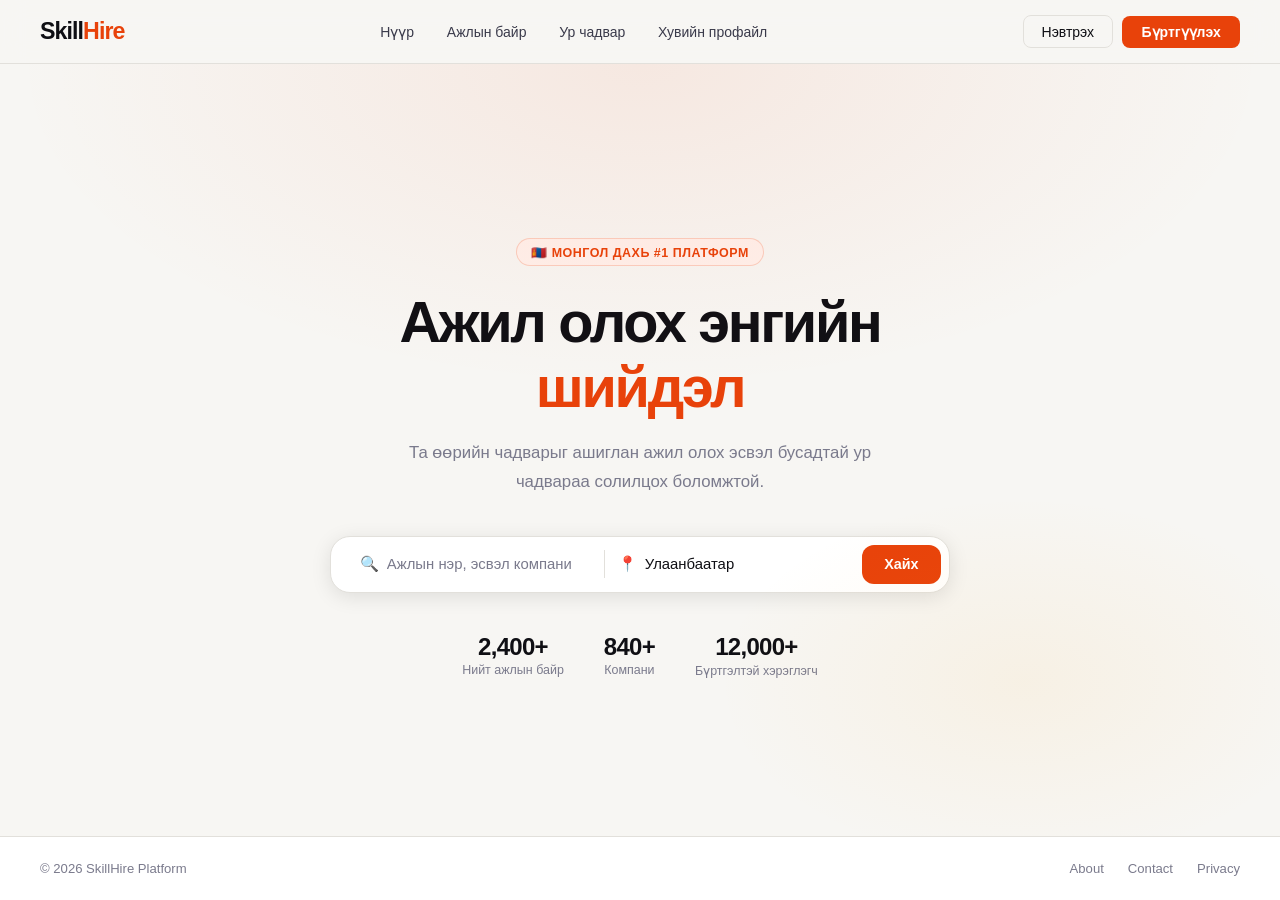
==== commit c9600a22: "html css js" ====
--- a/Client/public/index.html
+++ b/Client/public/index.html
@@ -10,23 +10,6 @@
 
 <!-- HEADER -->
 <header class="header">
-<<<<<<< HEAD
-
-    <div class="logo">
-        <h2>SkillHire</h2>
-    </div>
-
-    <nav class="navbar">
-        <a href="#">Нүүр</a>
-        <a href="#">Ажлын байр</a>
-        <a href="#">Ур чадвар</a>
-        <a href="#">Хувийн профайл</a>
-    </nav>
-
-    <div class="header-buttons">
-        <button class="login-btn">Нэвтрэх</button>
-        <button class="register-btn">Бүртгүүлэх</button>
-=======
   <div class="logo"><h2>Skill<span>Hire</span></h2></div>
   <nav class="navbar">
     <a href="index.html">Нүүр</a>
@@ -57,36 +40,14 @@
     <div class="search-input">
       📍
       <input type="text" placeholder="Хот, аймаг" value="Улаанбаатар">
->>>>>>> 3184eff (html, css, joohon js)
     </div>
     <button class="search-btn">Хайх</button>
   </div>
 
-<<<<<<< HEAD
-</header>
-
-
-<!-- HERO SECTION -->
-<section class="hero">
-
-    <h1>Монголын хамгийн том ажлын зар</h1>
-
-    <p>
-        Та өөрийн чадварыг ашиглан ажил олох
-        эсвэл бусадтай ур чадвараа солилцох боломжтой.
-    </p>
-
-  <div class="search-box">
-
-    <div class="search-input">
-        🔍
-        <input type="text" placeholder="Ажлын нэр, эсвэл компани">
-=======
   <div class="hero-stats">
     <div class="stat">
       <div class="stat-num">2,400+</div>
       <div class="stat-label">Нийт ажлын байр</div>
->>>>>>> 3184eff (html, css, joohon js)
     </div>
     <div class="stat">
       <div class="stat-num">840+</div>
@@ -99,35 +60,6 @@
   </div>
 </section>
 
-<<<<<<< HEAD
-    <div class="divider"></div>
-
-    <div class="search-input">
-        📍
-        <input type="text" placeholder="Хот, аймаг" value="Улаанбаатар">
-    </div>
-
-    <button class="search-btn">Хайх</button>
-
-</div>
-
-</section>
-
-
-<!-- FOOTER -->
-<footer class="footer">
-
-    <p>© 2026 SkillHire Platform</p>
-
-    <div class="footer-links">
-        <a href="#">About</a>
-        <a href="#">Contact</a>
-        <a href="#">Privacy</a>
-    </div>
-
-</footer>
-
-=======
 <!-- MODAL -->
 <div class="modal-overlay" id="modalOverlay">
   <div class="modal">
@@ -167,6 +99,5 @@
 </footer>
 
 <script src="main.js"></script>
->>>>>>> 3184eff (html, css, joohon js)
 </body>
 </html>
--- a/Client/public/style.css
+++ b/Client/public/style.css
@@ -1,151 +1,3 @@
-<<<<<<< HEAD
-body{
-    margin:0;
-    font-family: Arial, sans-serif;
-    background-color:#f5f5f5;
-}
-
-
-.header{
-    display:flex;
-    justify-content:space-between;
-    align-items:center;
-    background-color:white;
-    padding:15px 40px;
-    border-bottom:1px solid #ddd;
-}
-
-.logo h2{
-    color:#2563eb;
-}
-
-.navbar a{
-    margin:0 10px;
-    text-decoration:none;
-    color:#333;
-}
-
-.navbar a:hover{
-    color:#2563eb;
-}
-
-
-
-button{
-    padding:8px 14px;
-    border:none;
-    border-radius:5px;
-    cursor:pointer;
-}
-
-.login-btn{
-    background-color:#e5e7eb;
-}
-
-.register-btn{
-    background-color:#2563eb;
-    color:white;
-}
-
-
-.hero{
-    text-align:center;
-    padding:80px 20px;
-}
-
-.hero h1{
-    font-size:36px;
-    margin-bottom:10px;
-}
-
-.hero p{
-    color:#555;
-    margin-bottom:25px;
-}
-
-.search-box{
-    display:flex;
-    align-items:center;
-    background:white;
-    border-radius:40px;
-    padding:8px;
-    width:700px;
-    margin:auto;
-    box-shadow:0 2px 8px rgba(0,0,0,0.1);
-}
-
-.search-input{
-    display:flex;
-    align-items:center;
-    gap:8px;
-    flex:1;
-}
-
-.search-input input{
-    border:none;
-    outline:none;
-    font-size:16px;
-    width:100%;
-}
-
-.divider{
-    width:1px;
-    height:30px;
-    background:#ddd;
-}
-
-.search-btn{
-    background:#2557a7;
-    color:white;
-    border:none;
-    padding:12px 28px;
-    border-radius:30px;
-    font-size:16px;
-    cursor:pointer;
-}
-
-.search-btn:hover{
-    background:#1e4fa0;
-}
-
-
-
-.footer{
-    background-color:#111;
-    color:white;
-    text-align:center;
-    padding:30px;
-}
-
-.footer-links a{
-    color:#bbb;
-    margin:0 10px;
-    text-decoration:none;
-}
-
-.footer-links a:hover{
-    color:white;
-}
-
-
-
-@media (max-width:768px){
-
-    .header{
-        flex-direction:column;
-        gap:10px;
-    }
-
-    .navbar{
-        display:flex;
-        gap:10px;
-    }
-
-    .hero h1{
-        font-size:28px;
-    }
-
-=======
 @import url('https://fonts.googleapis.com/css2?family=Sora:wght@300;400;500;600;700;800&family=DM+Sans:ital,wght@0,300;0,400;0,500;1,300&display=swap');
 
 *, *::before, *::after { box-sizing: border-box; margin: 0; padding: 0; }
@@ -833,5 +685,4 @@
   .filter-panel { position: static; }
   .hero { padding: 4rem 1rem 3rem; }
   .skills-grid { grid-template-columns: 1fr; padding: 0 1rem; }
->>>>>>> 3184eff (html, css, joohon js)
 }
